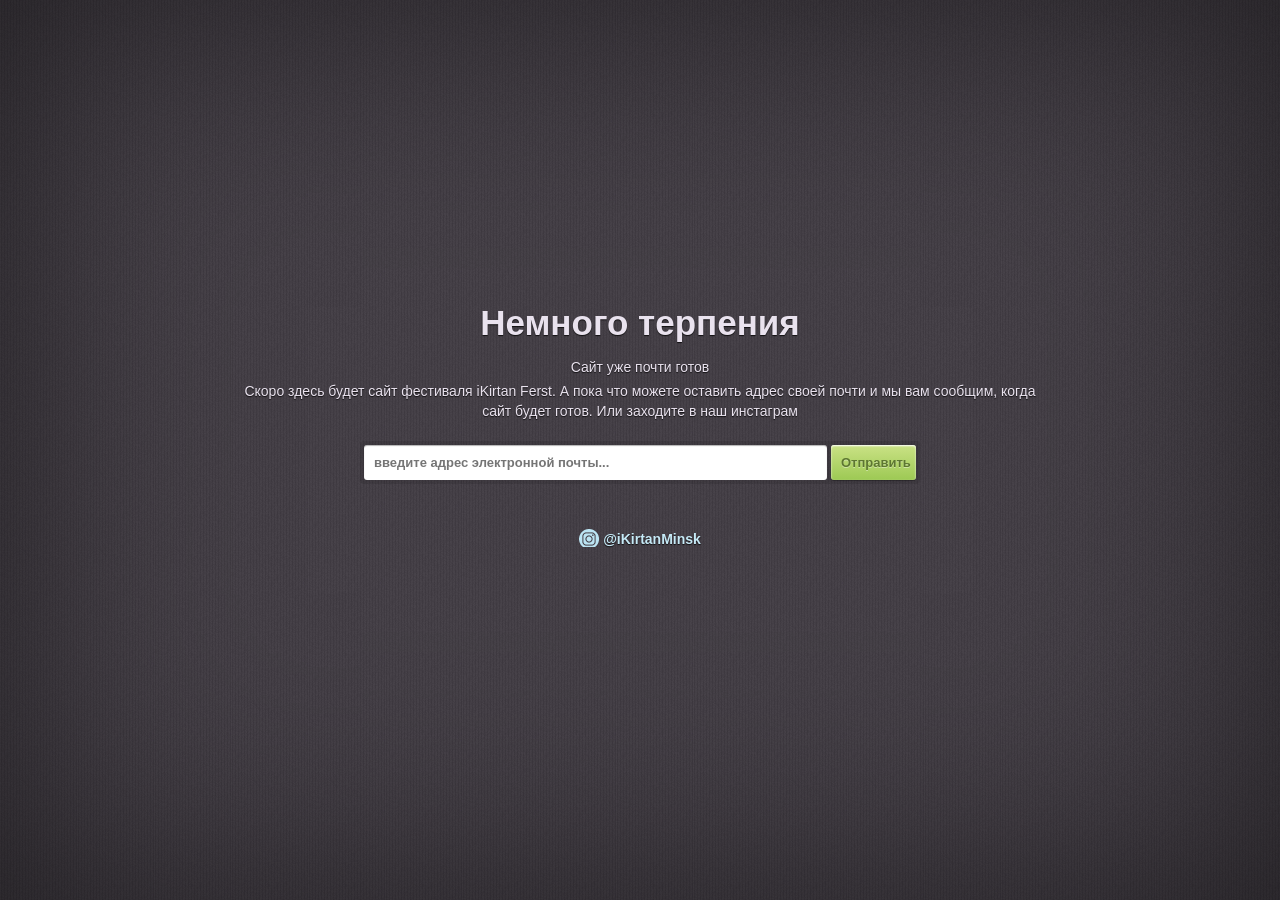
==== index.html @ 6652b6a5 "add coming soon page" ====
<!DOCTYPE HTML>
<html xmlns="http://www.w3.org/1999/xhtml">
<head>
<meta http-equiv="Content-Type" content="text/html; charset=utf-8" />

<meta name="description" content="Фестиваль ведической культуры в Минске. iKirtan Fest" />
<meta name="keywords" content="coming, soon, page, Comotia, free download" />

<title>Скоро здесь будет сайт - iKitran Fest</title>

<link rel="stylesheet" href="style.css">

<style type="text/css">
</style>

</head>

<body>
	
	<div id="coming-soon">
		
		<h1>Немного терпения</h1>
		
		<p>Сайт уже почти готов</p>
		<p>Скоро здесь будет сайт фестиваля iKirtan Ferst. А пока что можете оставить адрес своей почти и мы вам сообщим, когда сайт будет готов. Или заходите в наш инстаграм</p>
		
		<form method="POST">
		<div id="subscribe">
			<input id="email" type="email" placeholder="введите адрес электронной почты...">
			<input type="submit" value="Отправить">
			<div class="clear"></div>
		</div>
		</form>
		
		<a href="http://instagram.com/ikirtanminsk" title="Аккаунт фестиваля в Instagram" class="twitter center">iKirtanMinsk</a>
		
	</div>
<script src="send.js"></script>
</body>
</html>
---- style.css ----
body, html  { height: 100%; }html, body, div, span, applet, object, iframe,/*h1,2, h3, h4, h5, h6,*/ p, blockquote, pre,a, abbr, acronym, address,del, dfn, em, font, img, ins, kbd, q, s, samp,small, strike, strong, sub, sup, tt, var,b, u, i, center,dl, dt, dd, ol, ul, li,fieldset, form, label, legend,table, caption, tbody, tfoot, thead, tr, th, td {margin: 0;padding: 0;border: 0;outline: 0;font-size: 100%;vertical-align: baseline;background: transparent;}body { line-height: 1; }ol, ul { list-style: none; }blockquote, q { quotes: none; }blockquote:before, blockquote:after, q:before, q:after { content: ''; content: none; }:focus { outline: 0; }del { text-decoration: line-through; }table {border-spacing: 0; }

/* Clear Floated Elements http://sonspring.com/journal/clearing-floats */
.clear {clear: both;display: block;overflow: hidden;visibility: hidden;width: 0;height: 0;}

/*------------------------------------------------------------------ */

/* Page Style */
body{
	color: #e9e2ee;
	font-size: 14px;
	font-family: sans-serif;
	line-height: 20px;
	text-shadow: 0 1px 1px rgba(0,0,0,0.75);
	background: #55575c url(bg.jpg);
	-webkit-box-shadow: inset 0 0 300px rgba(0,0,0,0.5);
	   -moz-box-shadow: inset 0 0 300px rgba(0,0,0,0.5);
			box-shadow: inset 0 0 300px rgba(0,0,0,0.5);
}
a,
a:link,
a:visited {
	color: #c6eaf7;
	font-weight: bold;
	text-decoration:none;
}
a:active,
a:hover {
	color: #d8f3fd;
	text-shadow: 0 1px 1px rgba(0,0,0,0.75), 0 0 5px rgba(198,234,247,0.4);
}
p{
	margin-bottom: 0.3em;
}
.center,
img.center {
	text-align: center;
	clear: both;
	display: block;
	margin-left: auto;
	margin-right: auto;
}
#coming-soon{
	background: rgba(0,0,0,0.0);
	display: block;
	position: absolute;
	width: 800px;
	height: 280px;
	top: 50%;
	left: 50%;
	margin: -160px 0 0 -400px;
}
#coming-soon h1{
	text-align: center;
	font-size: 35px;
}
#coming-soon img{
    clear: both;
    display: block;
    margin-left: auto;
    margin-right: auto;
    margin-bottom: 20px;
}
#coming-soon p{
	text-align: center;
}

/*Submit Form*/
#subscribe{
	width: 552px;
	display: block;
	margin: 20px auto 40px auto;
	padding: 4px;
	background: rgba(0,0,0,0.1);
	-webkit-border-radius: 4px;
	   -moz-border-radius: 4px;
			border-radius: 4px;
}
#subscribe input{
	display: block;
	font-size: 13px;
	font-weight: bold;
	float: left;
	border: 0;
	-webkit-border-radius: 3px;
	   -moz-border-radius: 3px;
			border-radius: 3px;
	padding: 0 10px;
	height: 35px;
}
#subscribe input[type="text"],
#subscribe input[type="email"]{
	color: #c4c4c4;
	margin: 0 4px 0 0;
	width: 443px;
	-webkit-box-shadow: inset 0 1px 1px rgba(0,0,0,0.3);
	   -moz-box-shadow: inset 0 1px 1px rgba(0,0,0,0.3);
			box-shadow: inset 0 1px 1px rgba(0,0,0,0.3);
}
#subscribe input[type="submit"]{
	margin:0;
	width: 85px;
	color: #5d7731;
	text-shadow: 0 1px 0 rgba(255,255,255,0.4);
	background: #b6d76f;
	background: -webkit-gradient(linear, left top, left bottom, from(#cae285), to(#9dc954));
	background: -moz-linear-gradient(top,  #cae285,  #9dc954);
	-webkit-box-shadow: inset 0px 1px 2px rgba(255,255,255,1), 0 1px 1px rgba(0,0,0,0.3);
	   -moz-box-shadow: inset 0px 1px 2px rgba(255,255,255,1), 0 1px 1px rgba(0,0,0,0.3);
			box-shadow: inset 0px 1px 2px rgba(255,255,255,1), 0 1px 1px rgba(0,0,0,0.3);
}
#subscribe input[type="submit"]:hover{
	cursor: pointer;
	-webkit-box-shadow: inset 0px 1px 2px rgba(255,255,255,1), 0 1px 1px rgba(0,0,0,0.3), 0 0 5px rgba(255,255,190,0.5);
	   -moz-box-shadow: inset 0px 1px 2px rgba(255,255,255,1), 0 1px 1px rgba(0,0,0,0.3), 0 0 5px rgba(255,255,190,0.5);
			box-shadow: inset 0px 1px 2px rgba(255,255,255,1), 0 1px 1px rgba(0,0,0,0.3), 0 0 5px rgba(255,255,190,0.5);
}
#subscribe input[type="submit"]:active{
	cursor: pointer;
	position: relative;
	top: 1px;
	text-shadow: 0 -1px 0 rgba(255,255,255,0.4);
	background: #9dc954;
	background: -webkit-gradient(linear, left top, left bottom, from(#9dc954), to(#cae285));
	background: -moz-linear-gradient(top,  #9dc954,  #cae285);
	-webkit-box-shadow: inset 0 0 0 transparent, inset 0 0 0 transparent;
	   -moz-box-shadow: inset 0 0 0 transparent, inset 0 0 0 transparent;
			box-shadow: inset 0 0 0 transparent, inset 0 0 0 transparent;
}

#coming-soon .twitter:before{
	content: '@';
	padding-top: 2px;
	padding-left: 24px;
	background: url(insta.png) no-repeat 0 0px;
}
#coming-soon .twitter{
	padding-top: 5px;
}
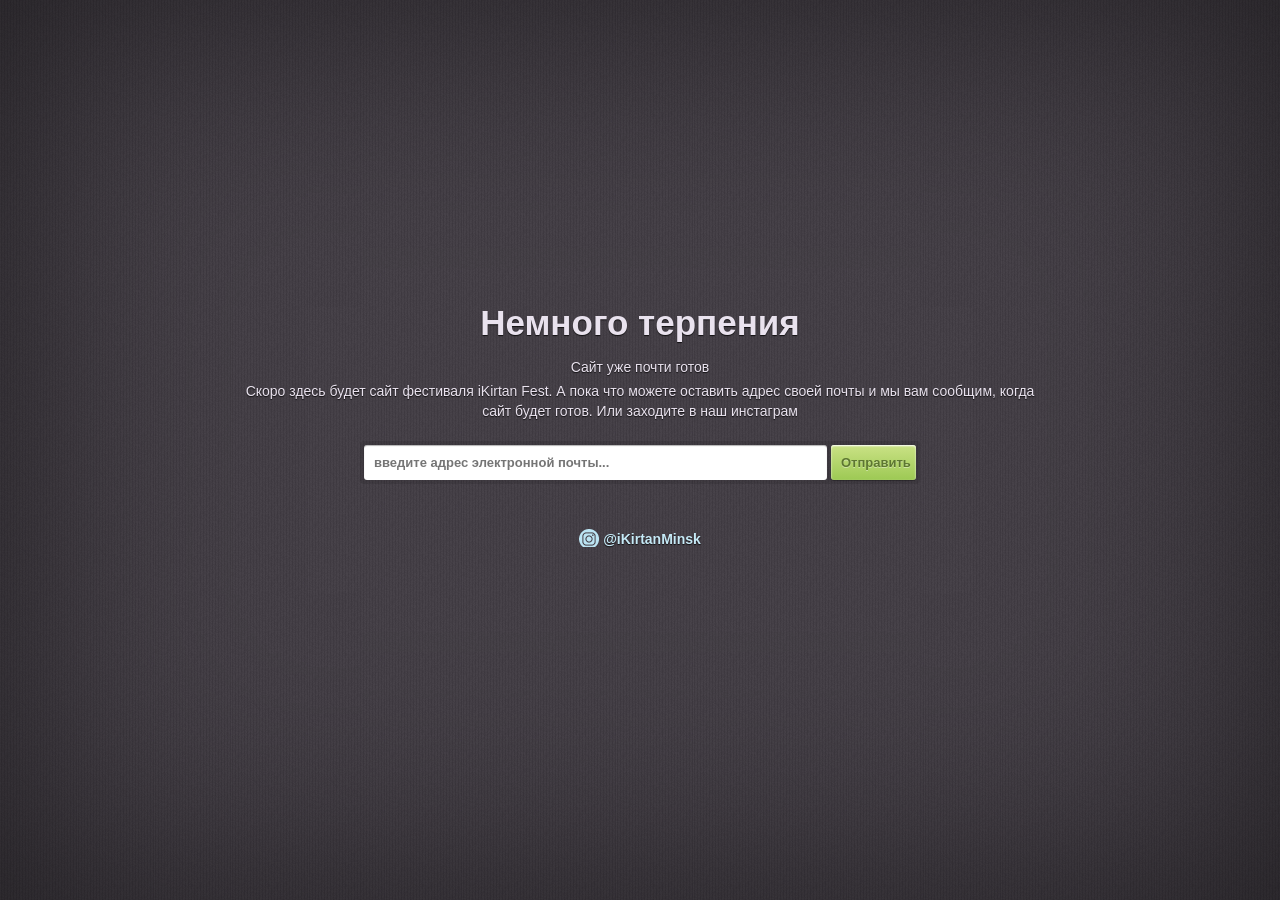
==== commit 40711150: "fix: text" ====
--- a/index.html
+++ b/index.html
@@ -22,7 +22,7 @@
 		<h1>Немного терпения</h1>
 		
 		<p>Сайт уже почти готов</p>
-		<p>Скоро здесь будет сайт фестиваля iKirtan Ferst. А пока что можете оставить адрес своей почти и мы вам сообщим, когда сайт будет готов. Или заходите в наш инстаграм</p>
+		<p>Скоро здесь будет сайт фестиваля iKirtan Fest. А пока что можете оставить адрес своей почты и мы вам сообщим, когда сайт будет готов. Или заходите в наш инстаграм</p>
 		
 		<form method="POST">
 		<div id="subscribe">
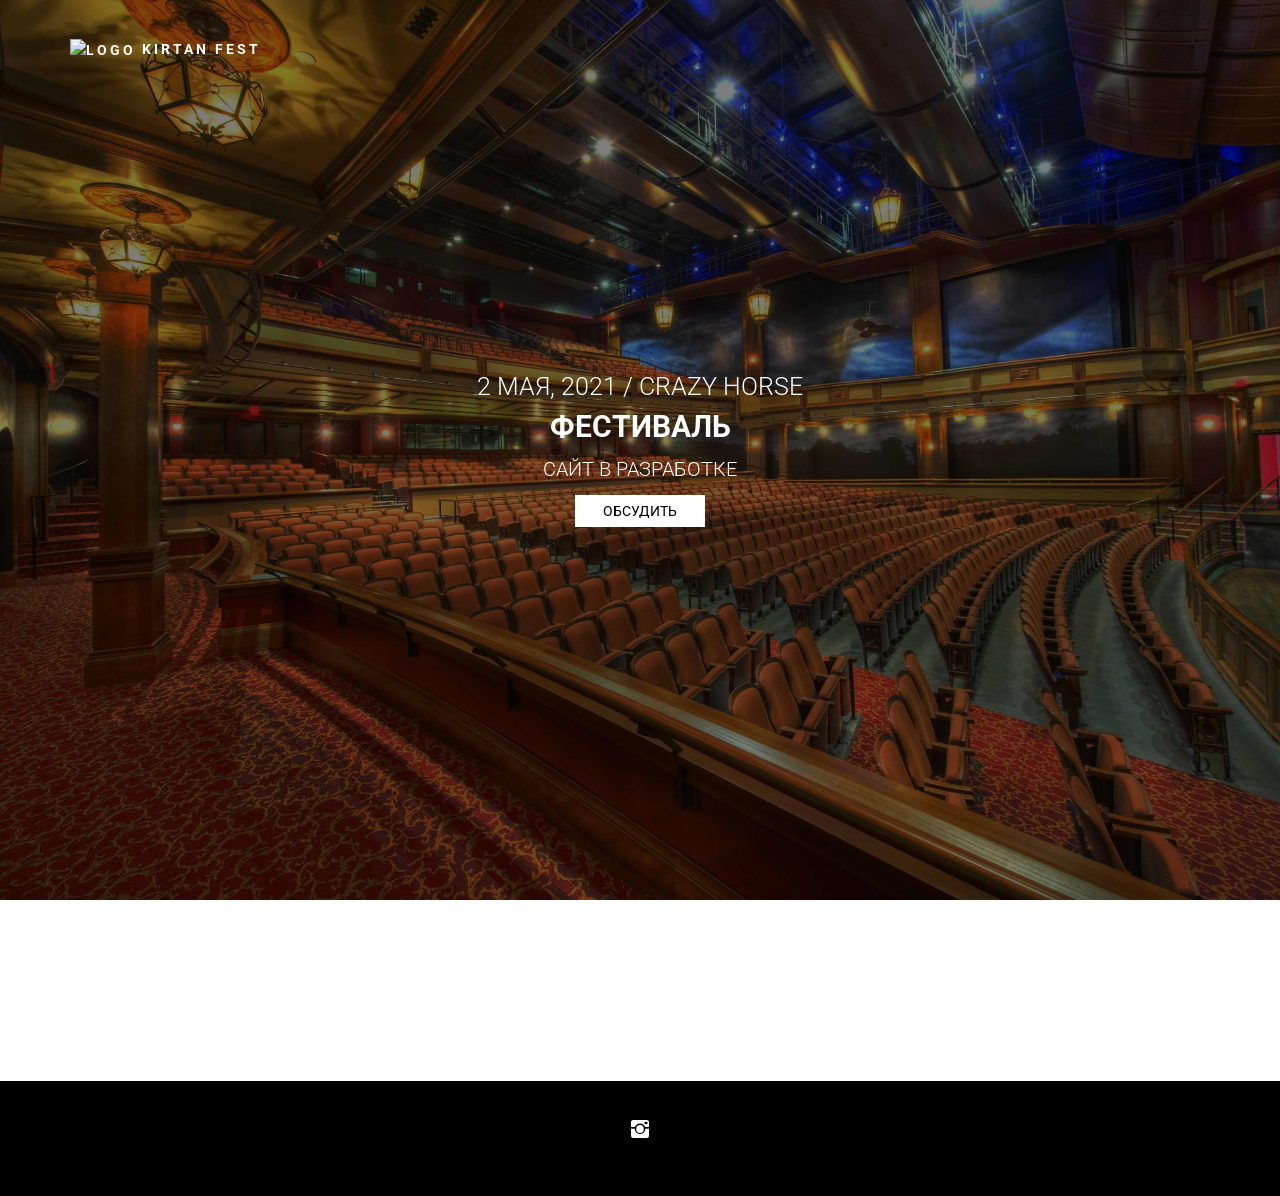
==== commit d46d534d: "temp layout" ====
--- a/index.html
+++ b/index.html
@@ -1,40 +1,129 @@
-<!DOCTYPE HTML>
-<html xmlns="http://www.w3.org/1999/xhtml">
+<!DOCTYPE html>
+<html lang="en">
 <head>
-<meta http-equiv="Content-Type" content="text/html; charset=utf-8" />
+    <meta charset="utf-8">
+    <meta http-equiv="X-UA-Compatible" content="IE=edge">
+    <meta name="viewport" content="width=device-width, initial-scale=1">
 
-<meta name="description" content="Фестиваль ведической культуры в Минске. iKirtan Fest" />
-<meta name="keywords" content="coming, soon, page, Comotia, free download" />
+    <title>I love kirtan fest - сайт в разработке</title>
 
-<title>Скоро здесь будет сайт - iKitran Fest</title>
+    <!-- css -->
+    <link rel="stylesheet" href="bower_components/bootstrap/dist/css/bootstrap.min.css">
+    <link rel="stylesheet" href="bower_components/ionicons/css/ionicons.min.css">
+    <link rel="stylesheet" href="assets/css/main.css">
 
-<link rel="stylesheet" href="style.css">
+    <link href="assets/images/favicon.png" rel="icon">
+    <link href="assets/images/apple-touch-icon.png" rel="apple-touch-icon">
+</head>
+<body data-spy="scroll" data-target="#site-nav">
+    <nav id="site-nav" class="navbar navbar-fixed-top navbar-custom">
+        <div class="container">
+            <div class="navbar-header">
 
-<style type="text/css">
-</style>
+                <!-- logo -->
+                <div class="site-branding">
+                    <a class="logo" href="/">
+                        
+                        <!-- logo image  -->
+                        <img src="assets/images/logo1.png" alt="Logo">
 
-</head>
+                        Kirtan Fest
+                    </a>
+                </div>
 
-<body>
-	
-	<div id="coming-soon">
-		
-		<h1>Немного терпения</h1>
-		
-		<p>Сайт уже почти готов</p>
-		<p>Скоро здесь будет сайт фестиваля iKirtan Fest. А пока что можете оставить адрес своей почты и мы вам сообщим, когда сайт будет готов. Или заходите в наш инстаграм</p>
-		
-		<form method="POST">
-		<div id="subscribe">
-			<input id="email" type="email" placeholder="введите адрес электронной почты...">
-			<input type="submit" value="Отправить">
-			<div class="clear"></div>
-		</div>
-		</form>
-		
-		<a href="http://instagram.com/ikirtanminsk" title="Аккаунт фестиваля в Instagram" class="twitter center">iKirtanMinsk</a>
-		
-	</div>
-<script src="send.js"></script>
+                <button type="button" class="navbar-toggle collapsed" data-toggle="collapse" data-target="#navbar-items" aria-expanded="false">
+                    <span class="sr-only">Toggle navigation</span>
+                    <span class="icon-bar"></span>
+                    <span class="icon-bar"></span>
+                    <span class="icon-bar"></span>
+                </button>
+
+            </div><!-- /.navbar-header -->
+
+            <div class="collapse navbar-collapse" id="navbar-items">
+                <ul class="nav navbar-nav navbar-right">
+
+                    <!-- navigation menu -->
+                    <!-- <li class="active"><a data-scroll href="#about">About</a></li>
+                    <li><a data-scroll href="#speakers">Speakers</a></li>              
+                    <li><a data-scroll href="#schedule">Schedule</a></li>                  
+                    <li><a data-scroll href="#partner">Partner</a></li>                   -->
+                    <!-- <li><a data-scroll href="#">Sponsorship</a></li> -->
+                    <!-- <li><a data-scroll href="#faq">FAQ</a></li>
+                    <li><a data-scroll href="#photos">Photos</a></li> -->
+                
+                </ul>
+            </div>
+        </div><!-- /.container -->
+    </nav>
+
+    <header id="site-header" class="site-header valign-center"> 
+        <div class="intro">
+
+            <h2>2 Мая, 2021 / Crazy Horse</h2>
+            
+            <h1>Фестиваль</h1>
+            
+            <p>Сайт в разработке</p>
+            
+            <a class="btn btn-white" data-scroll href="#disqus">Обсудить</a>
+        
+        </div>
+    </header>
+
+
+    <section id="disqus" class="section">
+        <div class="container">
+            <div class="row">
+                <div class="col-md-12">
+                    <!-- <h3 class="text-uppercase mt0 font-400">Submit Your Contribution Work</h3> -->
+                    <div id="disqus_thread"></div>
+                    <script>
+                        /**
+                        *  RECOMMENDED CONFIGURATION VARIABLES: EDIT AND UNCOMMENT THE SECTION BELOW TO INSERT DYNAMIC VALUES FROM YOUR PLATFORM OR CMS.
+                        *  LEARN WHY DEFINING THESE VARIABLES IS IMPORTANT: https://disqus.com/admin/universalcode/#configuration-variables    */
+                        /*
+                        var disqus_config = function () {
+                        this.page.url = PAGE_URL;  // Replace PAGE_URL with your page's canonical URL variable
+                        this.page.identifier = PAGE_IDENTIFIER; // Replace PAGE_IDENTIFIER with your page's unique identifier variable
+                        };
+                        */
+                        (function() { // DON'T EDIT BELOW THIS LINE
+                        var d = document, s = d.createElement('script');
+                        s.src = 'https://ikirtan-fest.disqus.com/embed.js';
+                        s.setAttribute('data-timestamp', +new Date());
+                        (d.head || d.body).appendChild(s);
+                        })();
+                    </script>
+                    <noscript>Please enable JavaScript to view the <a href="https://disqus.com/?ref_noscript">comments powered by Disqus.</a></noscript>
+                    
+                </div>
+            </div>
+        </div>
+    </section>
+    
+
+   
+    <footer class="site-footer">
+        <div class="container">
+            <div class="row">
+                <div class="col-md-12">
+                   <!-- Shared by <i class="fa fa-love"></i><a href="https://bootstrapthemes.co">BootstrapThemes</a> -->
+                    <ul class="social-block">
+                        <li><a target="_blank" rel="noreferrer" href="https://instagram.com/kirtanminsk"><i class="ion-social-instagram"></i></a></li>
+                        <!-- <li><a href=""><i class="ion-social-facebook"></i></a></li>
+                        <li><a href=""><i class="ion-social-linkedin-outline"></i></a></li>
+                        <li><a href=""><i class="ion-social-googleplus"></i></a></li> -->
+                    </ul>
+                </div>
+            </div>
+        </div>
+    </footer>
+
+    <!-- script -->
+    <script src="bower_components/jquery/dist/jquery.min.js"></script>
+    <script src="bower_components/bootstrap/dist/js/bootstrap.min.js"></script>
+    <script src="bower_components/smooth-scroll/dist/js/smooth-scroll.min.js"></script>
+    <script src="assets/js/main.js"></script>
 </body>
 </html>
--- a/assets/css/main.css
+++ b/assets/css/main.css
@@ -0,0 +1,606 @@
+/* 
+ * 1. Google Font
+ */
+@import url(http://fonts.googleapis.com/css?family=Roboto:300,400,700);
+/* 
+ * 2.0 Global Style
+ */
+html {
+  font-family: 'Roboto', sans-serif;
+  font-size: 16px;
+}
+
+body {
+  color: #4e4e4e;
+  font-family: 'Roboto', sans-serif;
+  font-size: 16px;
+  font-weight: 300;
+  line-height: 1.6;
+  position: relative;
+  -webkit-font-smoothing: antialiased;
+}
+
+a {
+  color: #000;
+}
+a:focus {
+  outline: none;
+}
+
+h1,
+h2,
+h3,
+h4,
+h5,
+h6 {
+  font-weight: 700;
+}
+
+p {
+  margin: 0 0 30px;
+}
+
+ul li {
+  font-weight: 700;
+  margin-bottom: 10px;
+}
+
+.custom-list-icon, .list-arrow-right {
+  list-style-type: none;
+  padding: 0;
+}
+.custom-list-icon li, .list-arrow-right li {
+  position: relative;
+  padding-left: 20px;
+}
+.custom-list-icon li::before, .list-arrow-right li::before {
+  position: absolute;
+  left: 0;
+  color: #4e4e4e;
+  font-family: "Ionicons";
+}
+
+.social-block {
+  list-style-type: none;
+  padding: 0;
+}
+.social-block li {
+  display: inline-block;
+}
+.social-block li a {
+  display: inline-block;
+  height: 32px;
+  width: 32px;
+  color: #4e4e4e;
+}
+.social-block li a i {
+  font-size: 1.5em;
+}
+.social-block li a:hover, .social-block li a:focus {
+  color: #000;
+}
+
+.btn.active.focus,
+.btn.active:focus,
+.btn.focus,
+.btn:active.focus,
+.btn:active:focus,
+.btn:focus {
+  outline: none;
+}
+
+.btn {
+  border: 0;
+  border-radius: 0;
+  padding: 6px 28px;
+  text-transform: uppercase;
+  -webkit-transform: translateZ(0);
+          transform: translateZ(0);
+  -webkit-backface-visibility: hidden;
+          backface-visibility: hidden;
+  -moz-osx-font-smoothing: grayscale;
+  -webkit-transition-duration: 0.3s;
+          transition-duration: 0.3s;
+  -webkit-transition-property: -webkit-transform;
+          transition-property: transform;
+}
+.btn:hover {
+  -webkit-transform: scale(0.9);
+      -ms-transform: scale(0.9);
+          transform: scale(0.9);
+}
+
+.form-control {
+  border-radius: 0;
+  box-shadow: none;
+  height: 48px;
+  padding: 10px 12px;
+  font-size: 16px;
+  line-height: 1.6;
+}
+.form-control:focus {
+  box-shadow: none;
+  border-color: #ccc;
+  background-color: #f8f8f8;
+}
+
+.valign-center {
+  display: -webkit-box;
+  display: -webkit-flex;
+  display: -ms-flexbox;
+  display: flex;
+  -webkit-box-align: center;
+  -webkit-align-items: center;
+      -ms-flex-align: center;
+          align-items: center;
+}
+
+.section {
+  padding: 70px 0;
+}
+
+.section-title {
+  color: #313131;
+  letter-spacing: 1px;
+  margin: 0 0 20px;
+  text-transform: uppercase;
+  text-align: center;
+}
+
+/* 
+ * 3.0 Helper Class
+ */
+/* 
+ * 3.1 Helper Class: font-weight
+ */
+.font-300 {
+  font-weight: 300;
+}
+
+.font-400 {
+  font-weight: 400;
+}
+
+.font-700 {
+  font-weight: 700;
+}
+
+/* 
+ * 3.2 Helper Class: margin
+ */
+.mt0 {
+  margin-top: 0;
+}
+
+.mb0 {
+  margin-bottom: 0;
+}
+
+.mt20 {
+  margin-top: 20px;
+}
+
+/* 
+ * 3.3 Helper Class: list
+ */
+.list-arrow-right li::before {
+  content: "\f3d3";
+}
+
+/* 
+ * 3.4 Helper Class: button
+ */
+.btn-white {
+  color: #000;
+  background-color: #fff;
+}
+.btn-white:hover, .btn-white:focus {
+  color: #000;
+  background-color: #fff;
+}
+
+.btn-black {
+  color: #fff;
+  background-color: #000;
+}
+.btn-black:hover, .btn-black:focus {
+  color: #fff;
+  background-color: #000;
+}
+
+/* 
+ * 3.5 Helper Class: background
+ */
+.bg-image, .bg-image-1, .bg-image-2 {
+  position: relative;
+}
+.bg-image::before, .bg-image-1::before, .bg-image-2::before {
+  content: "";
+  position: absolute;
+  top: 0;
+  right: 0;
+  bottom: 0;
+  left: 0;
+}
+
+.bg-image-1 {
+  background: url(../images/backgrounds/bg-1.jpg) no-repeat center center/cover;
+}
+.bg-image-1::before {
+  background-color: rgba(0, 0, 0, 0.7);
+}
+
+.bg-image-2 {
+  background: url(../images/backgrounds/bg-2.jpg) no-repeat center bottom/cover;
+}
+.bg-image-2::before {
+  background-color: rgba(0, 0, 0, 0.7);
+}
+
+@media (min-width: 768px) {
+  .section {
+    padding: 90px 0;
+  }
+
+  .section-title {
+    color: #313131;
+    letter-spacing: 1px;
+    margin: 0 0 60px;
+    text-transform: uppercase;
+    text-align: left;
+  }
+}
+/* 
+ * 4.0 Navigation
+ */
+.navbar-custom {
+  border: 0;
+  margin: 0;
+  padding-top: 10px;
+  padding-bottom: 10px;
+  background-color: #000;
+  -webkit-transition: all 0.2s linear 0s;
+          transition: all 0.2s linear 0s;
+}
+.navbar-custom .navbar-nav li {
+  margin: 0;
+}
+.navbar-custom .navbar-nav > li > a {
+  color: #fff;
+  text-transform: uppercase;
+  font-size: 12px;
+  font-weight: 400;
+  border-bottom: 1px solid transparent;
+}
+.navbar-custom .navbar-nav > li > a:focus, .navbar-custom .navbar-nav > li > a:hover {
+  background-color: transparent;
+  border-color: rgba(255, 255, 255, 0.5);
+}
+.navbar-custom .navbar-nav > .active > a {
+  border-color: rgba(255, 255, 255, 0.5);
+}
+
+.navbar-toggle {
+  border: 0;
+  border-radius: 0;
+  margin-top: 2px;
+}
+.navbar-toggle .icon-bar {
+  background-color: #fff;
+}
+
+.navbar-solid {
+  background-color: #000 !important;
+  padding: 0 !important;
+  -webkit-transition: all 0.2s linear 0s;
+          transition: all 0.2s linear 0s;
+}
+
+.site-branding {
+  float: left;
+  margin-top: 0;
+  margin-left: 10px;
+}
+.site-branding .logo {
+  color: #fff;
+  font-size: 14px;
+  font-weight: 700;
+  margin-right: 5px;
+  letter-spacing: 3px;
+  text-transform: uppercase;
+}
+.site-branding .logo:focus, .site-branding .logo:hover {
+  text-decoration: none;
+}
+
+/* 
+ * 5.0 Site Header
+ */
+.site-header {
+  width: 100%;
+  height: 100%;
+  min-height: 100vh;
+  position: relative;
+  text-align: center;
+  background: url(../images/backgrounds/header.jpg) no-repeat center center/cover;
+  display: table;
+}
+.site-header::before {
+  content: "";
+  position: absolute;
+  top: 0;
+  right: 0;
+  bottom: 0;
+  left: 0;
+  background-color: rgba(0, 0, 0, 0.5);
+}
+.site-header .intro {
+  color: #fff;
+  position: relative;
+  text-align: center;
+  text-transform: uppercase;
+  width: 100%;
+  z-index: 1;
+  padding: 0 15px;
+  display: table-cell;
+  vertical-align: middle;
+  height: 100vh;
+}
+.site-header .intro h2 {
+  margin-top: 0px;
+  font-size: 25px;
+  font-weight: 300;
+}
+.site-header .intro h1 {
+  margin-top: 0px;
+  font-size: 30px;
+}
+.site-header .intro p {
+  font-size: 20px;
+  margin-bottom: 10px;
+  font-weight: 300;
+}
+
+@media (min-width: 768px) {
+  .navbar-custom {
+    background-color: transparent;
+    padding-top: 30px;
+  }
+
+  .site-branding {
+    margin-top: 6px;
+    margin-left: 0;
+  }
+}
+/* 
+ * 6.0 Section
+ */
+/* 
+ * 6.1 Section: About 
+ */
+.about .section-title {
+  margin: 0 0 25px;
+}
+.about figure {
+  margin-bottom: 25px;
+}
+
+/* 
+ * 6.2 Section: Facts
+ */
+.facts i {
+  color: #fff;
+  font-size: 3em;
+}
+.facts h3 {
+  color: #fff;
+  text-align: center;
+  font-weight: 400;
+}
+
+/* 
+ * 6.3 Section: Speaker
+ */
+.speaker {
+  text-align: center;
+  color: #313131;
+  text-transform: uppercase;
+  margin: 25px 0;
+}
+.speaker h4 {
+  margin-top: 15px;
+  margin-bottom: 5px;
+}
+.speaker p {
+  margin-bottom: 5px;
+}
+.speaker img:hover {
+  opacity: .7;
+}
+
+/* 
+ * 6.4 Section: Registration & Pricing
+ */
+/* 
+ * 6.5 Section: Contribution
+ */
+.contribution {
+  text-align: center;
+  color: #fff;
+}
+
+/* 
+ * 6.6 Section: Schedule
+ */
+.schedule-box {
+  position: relative;
+  background-color: #000;
+  color: #fff;
+  text-align: center;
+  padding: 50px 0;
+  margin: 25px 0 0;
+}
+.schedule-box::before {
+  content: '';
+  position: absolute;
+  top: 5px;
+  right: 5px;
+  bottom: 5px;
+  left: 5px;
+  border: 1px solid #fff;
+}
+
+/* 
+ * 6.7 Section: Schedule
+ */
+.partner {
+  background-color: #f8f8f8;
+}
+.partner .partner-box {
+  display: block;
+  opacity: 0.3;
+  height: 150px;
+  width: 150px;
+  margin: 25px auto;
+  -webkit-transition: 0.5s all linear;
+          transition: 0.5s all linear;
+}
+.partner .partner-box:hover {
+  opacity: 1;
+}
+.partner .partner-box-1 {
+  background: url(../images/partner/partner-1.png) no-repeat center center/contain;
+}
+.partner .partner-box-2 {
+  background: url(../images/partner/partner-2.png) no-repeat center center/contain;
+}
+.partner .partner-box-3 {
+  background: url(../images/partner/partner-3.png) no-repeat center center/contain;
+}
+.partner .partner-box-4 {
+  background: url(../images/partner/partner-4.png) no-repeat center center/contain;
+}
+.partner .partner-box-5 {
+  background: url(../images/partner/partner-5.png) no-repeat center center/contain;
+}
+.partner .partner-box-6 {
+  background: url(../images/partner/partner-6.png) no-repeat center center/contain;
+}
+.partner .partner-box-7 {
+  background: url(../images/partner/partner-7.png) no-repeat center center/contain;
+}
+.partner .partner-box-8 {
+  background: url(../images/partner/partner-8.png) no-repeat center center/contain;
+}
+
+/* 
+ * 6.8 Section: FAQ
+ */
+.faq .panel-heading {
+  cursor: pointer;
+}
+.faq .faq-toggle.collapsed::before {
+  font-family: "Ionicons";
+  content: "\f218";
+  -webkit-transition: 0.5s linear ease-out;
+          transition: 0.5s linear ease-out;
+  position: absolute;
+  left: 15px;
+}
+.faq .faq-toggle::before {
+  position: absolute;
+  left: 15px;
+  font-family: "Ionicons";
+  content: "\f209";
+}
+.faq .panel-group .panel + .panel {
+  margin-top: 15px;
+}
+.faq .panel-default > .panel-heading {
+  color: #FFF;
+  background-color: #000000;
+  border-color: #000;
+  border-radius: 0;
+  padding: 0;
+}
+.faq .panel-default > .panel-heading a {
+  position: relative;
+  display: block;
+  text-decoration: none;
+  padding: 15px 15px 15px 35px;
+}
+
+/* 
+ * 6.9 Section: photos
+ */
+.grid {
+  list-style-type: none;
+  padding: 0;
+  margin: 0;
+}
+.grid::after {
+  content: '';
+  display: block;
+  clear: both;
+}
+
+.grid-item {
+  float: left;
+  overflow: hidden;
+  padding: 3px;
+  margin: 0;
+  width: 100%;
+}
+
+@media (min-width: 768px) {
+  .grid-item-sm-6 {
+    width: 50%;
+  }
+
+  .grid-item-sm-3 {
+    width: 25%;
+  }
+
+  .section-title {
+    margin: 0 0 30px;
+  }
+
+  figure {
+    margin-bottom: 0;
+  }
+}
+@media (min-width: 992px) {
+  .schedule-box {
+    margin: 0;
+  }
+
+  .grid-item-md-6 {
+    width: 50%;
+  }
+
+  .grid-item-md-3 {
+    width: 25%;
+  }
+}
+/* 
+ * 7.0 Site-footer
+ */
+.site-footer {
+  background-color: #000;
+  color: #fff;
+  text-align: center;
+  padding: 30px 0;
+}
+.site-footer .site-info {
+  font-weight: 400;
+  margin-bottom: 10px;
+}
+.site-footer .site-info a {
+  color: #fff;
+}
+.site-footer .social-block li a {
+  color: #fff;
+}
+.site-footer .social-block li a:hover, .site-footer .social-block li a:focus {
+  opacity: 0.8;
+}
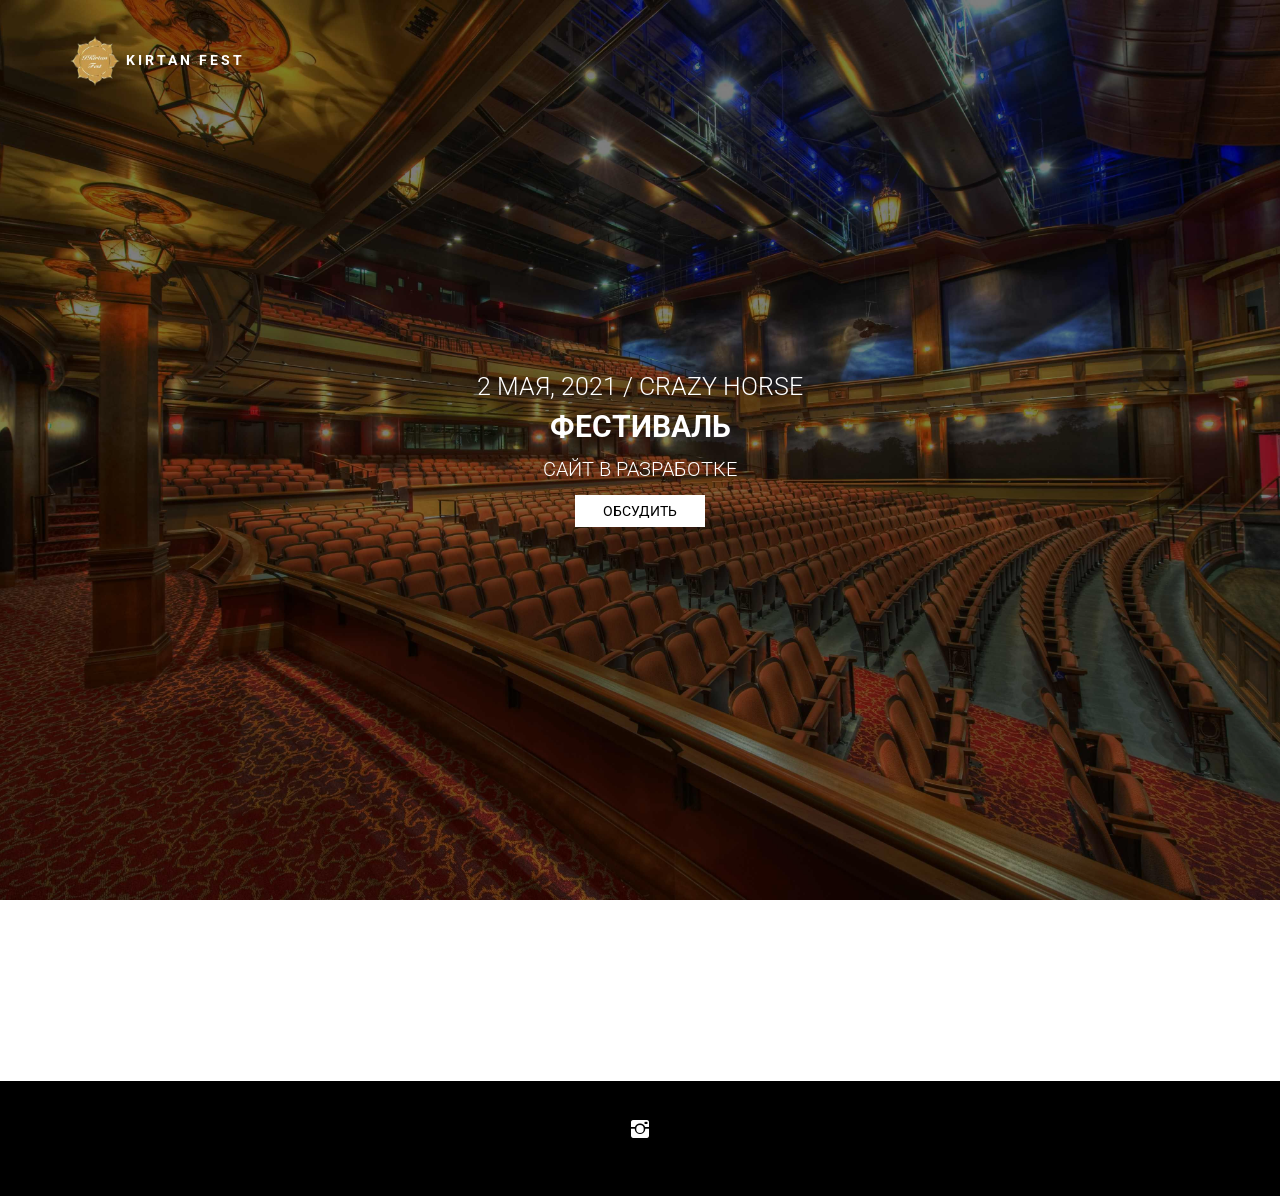
==== commit 51967659: "fix: logo" ====
--- a/index.html
+++ b/index.html
@@ -25,7 +25,7 @@
                     <a class="logo" href="/">
                         
                         <!-- logo image  -->
-                        <img src="assets/images/logo1.png" alt="Logo">
+                        <img style="height: 50px;" src="assets/images/favicon.png" alt="Logo">
 
                         Kirtan Fest
                     </a>
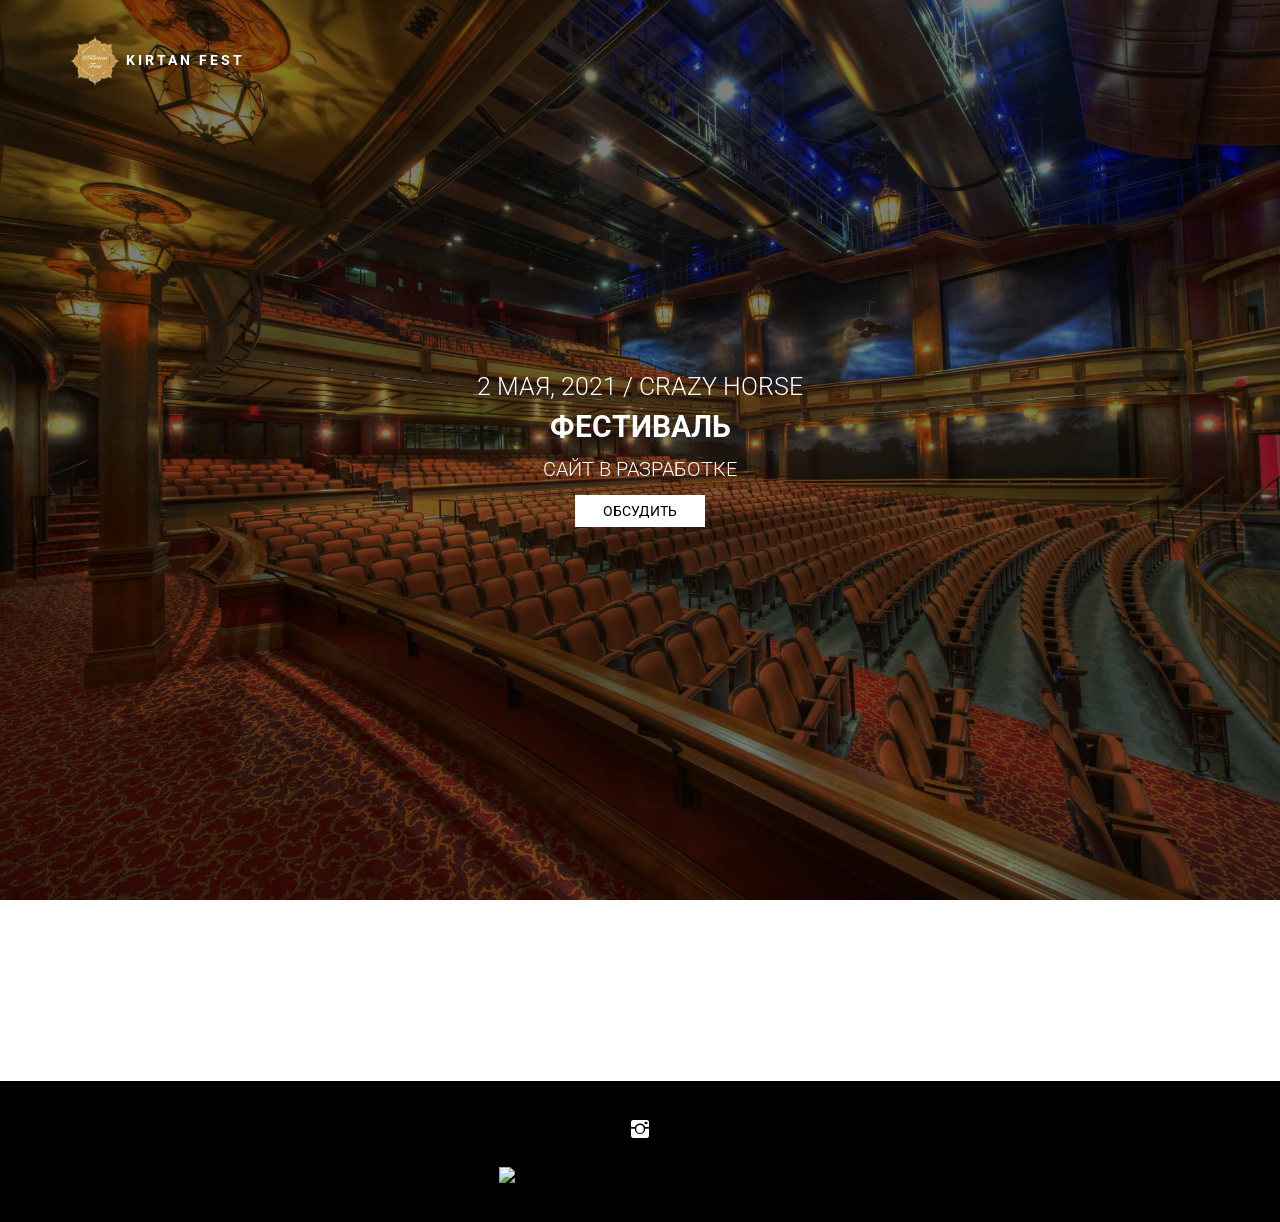
==== commit 98965394: "add ad" ====
--- a/index.html
+++ b/index.html
@@ -4,6 +4,7 @@
     <meta charset="utf-8">
     <meta http-equiv="X-UA-Compatible" content="IE=edge">
     <meta name="viewport" content="width=device-width, initial-scale=1">
+    <meta name="descrition" content="Фестиваль ведической культуры в Минске. iKirtan Fest" >
 
     <title>I love kirtan fest - сайт в разработке</title>
 
@@ -83,11 +84,12 @@
                         *  RECOMMENDED CONFIGURATION VARIABLES: EDIT AND UNCOMMENT THE SECTION BELOW TO INSERT DYNAMIC VALUES FROM YOUR PLATFORM OR CMS.
                         *  LEARN WHY DEFINING THESE VARIABLES IS IMPORTANT: https://disqus.com/admin/universalcode/#configuration-variables    */
                         /*
-                        var disqus_config = function () {
-                        this.page.url = PAGE_URL;  // Replace PAGE_URL with your page's canonical URL variable
-                        this.page.identifier = PAGE_IDENTIFIER; // Replace PAGE_IDENTIFIER with your page's unique identifier variable
-                        };
                         */
+                       
+                       var disqus_config = function () {
+                       this.page.url = 'https://ikirtanfest.by/';  // Replace PAGE_URL with your page's canonical URL variable
+                       this.page.identifier = 'index'; // Replace PAGE_IDENTIFIER with your page's unique identifier variable
+                       };
                         (function() { // DON'T EDIT BELOW THIS LINE
                         var d = document, s = d.createElement('script');
                         s.src = 'https://ikirtan-fest.disqus.com/embed.js';
@@ -115,6 +117,7 @@
                         <li><a href=""><i class="ion-social-linkedin-outline"></i></a></li>
                         <li><a href=""><i class="ion-social-googleplus"></i></a></li> -->
                     </ul>
+                    <a href="https://oz.by/?partner=arhont" target="_top"><img src="https://oz.by/partners/100x100/" alt="OZ.by - не только книжный магазин" width="100" height="100" border="0" /></a>
                 </div>
             </div>
         </div>
